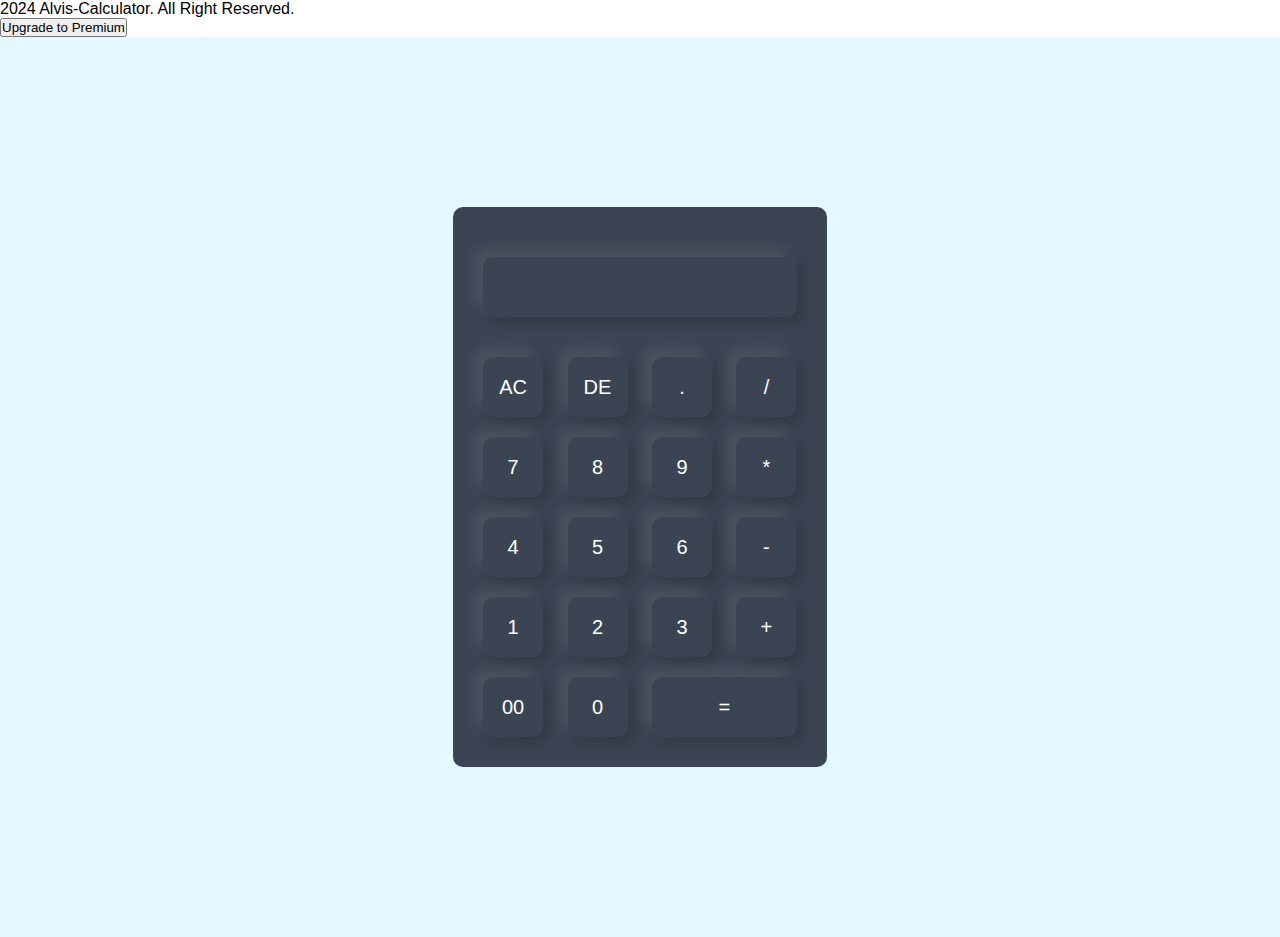
==== index.html @ 32721a65 "Update index.html" ====
<!DOCTYPE html>
<html>
<head>
    <meta name="viewport" content="width=device-width, intial-scale=1.0">
    <a>2024 Alvis-Calculator. All Right Reserved.</a>
    <div></div>
    <title>Calculator by Alvis(施東邑)</title>
    <link rel="stylesheet" href="style.css">
</head>
<body>
    <form action="YOUR_PAYMENT_PROCESSOR_URL" method="post">
        <button class="premium-button">Upgrade to Premium</button>
      </form>
<div class="container">
  <div class="calculator">
    <form>
        <div class="display">
            <input type="text" name="display">
        </div>
        <div>
            <input type="button" value="AC" onclick="display.value = '' ">
            <input type="button" value="DE" onclick="display.value = display.value.toString().slice(0,-1)">
            <input type="button" value="." onclick="display.value += '.'">
            <input type="button" value="/" onclick="display.value += '/'">
        </div>
        <div>
            <input type="button" value="7" onclick="display.value += '7'">
            <input type="button" value="8" onclick="display.value += '8'">
            <input type="button" value="9" onclick="display.value += '9'">
            <input type="button" value="*" onclick="display.value += '*'">
        </div>
        <div>
            <input type="button" value="4" onclick="display.value += '4'">
            <input type="button" value="5" onclick="display.value += '5'">
            <input type="button" value="6" onclick="display.value += '6'">
            <input type="button" value="-" onclick="display.value += '-'">
        </div>
        <div>
            <input type="button" value="1" onclick="display.value += '1'">
            <input type="button" value="2" onclick="display.value += '2'">
            <input type="button" value="3" onclick="display.value += '3'">
            <input type="button" value="+" onclick="display.value += '+'">
        </div>
        <div>
            <input type="button" value="00" onclick="display.value = '00'">
            <input type="button" value="0" onclick="display.value = '0'">
            <input type="button" value="=" onclick="display.value = eval(display.value)" class="equal" >
            
        </div>
    </form>
</div>

</body>
</html>
---- style.css ----
*{
    margin: 0;
    padding:0;
    font-family: 'Poppins', sans-serif;
    box-sizing:border-box;
}


.container{
    width: 100%;
    height: 100vh;
    background: #e3f9ff;
    display: flex;
    align-items: center;
    justify-content: center;
}
.calculator{
    background: #3a4452;
    padding: 20px;
    border-radius: 10px;
}
.calculator form input{
    border: 0;
    outline: 0;
    width: 60px;
    height: 60px;
    border-radius: 10px;
    box-shadow: -8px -8px 15px rgba(255, 255, 255, 0.1),5px 5px 15px rgba(0, 0, 0, 0.2);
    background: transparent;
    font-size: 20px;
    color: #fff;
    cursor: pointer;
    margin: 10px
}

form .display{
    display: flex;
    justify-content: flex-end;
    margin: 20px 0;
}
form .display input{
    text-align: right;
    flex: 1;
    font-size: 45px;
    box-shadow: #fff;
}
form input.equal{
    width: 145px;
}
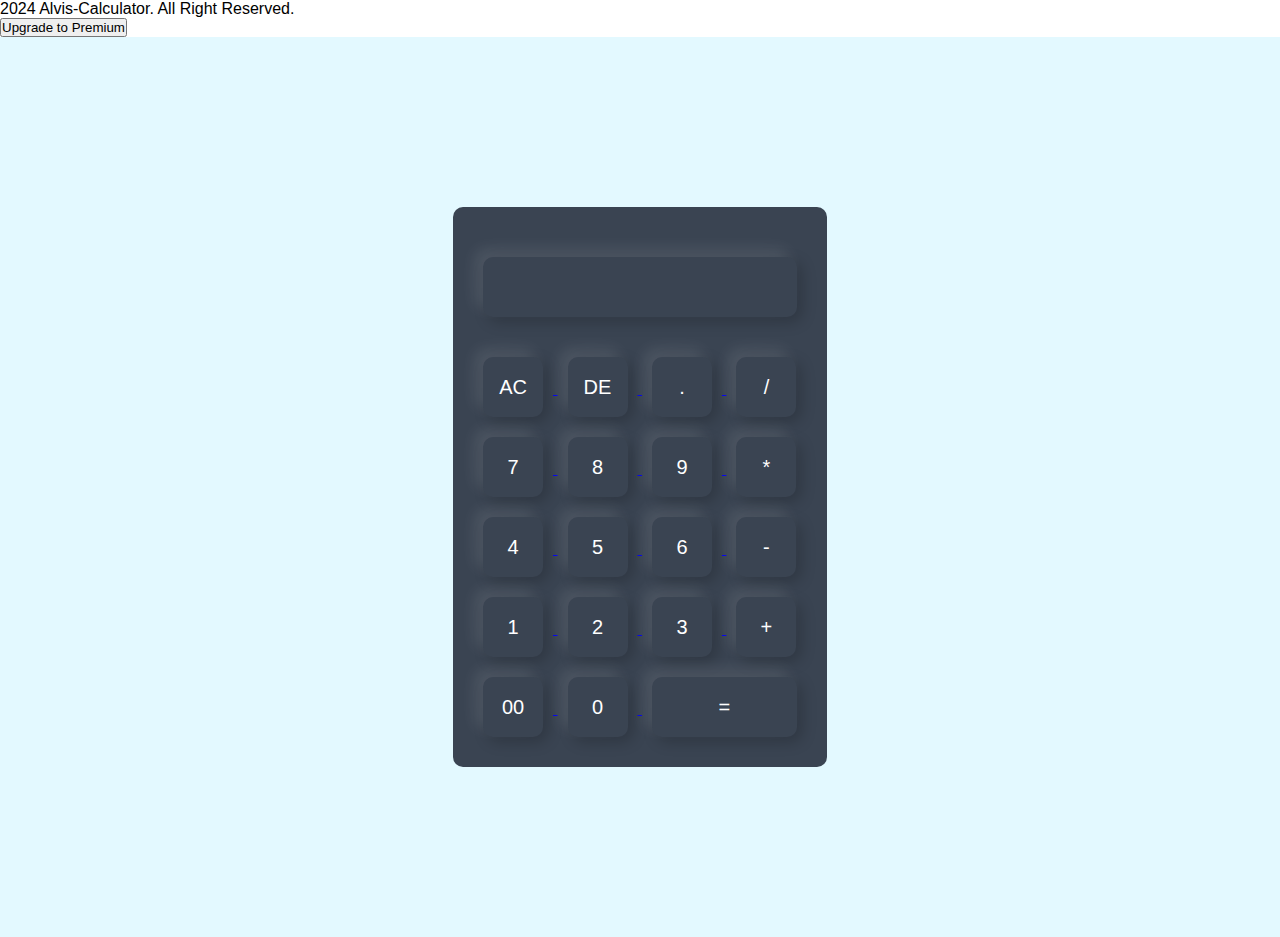
==== commit 56aaa9e9: "Update index.html" ====
--- a/index.html
+++ b/index.html
@@ -9,6 +9,7 @@
 </head>
 <body>
     <form action="YOUR_PAYMENT_PROCESSOR_URL" method="post">
+        <a href="index1.html">
         <button class="premium-button">Upgrade to Premium</button>
       </form>
 <div class="container">
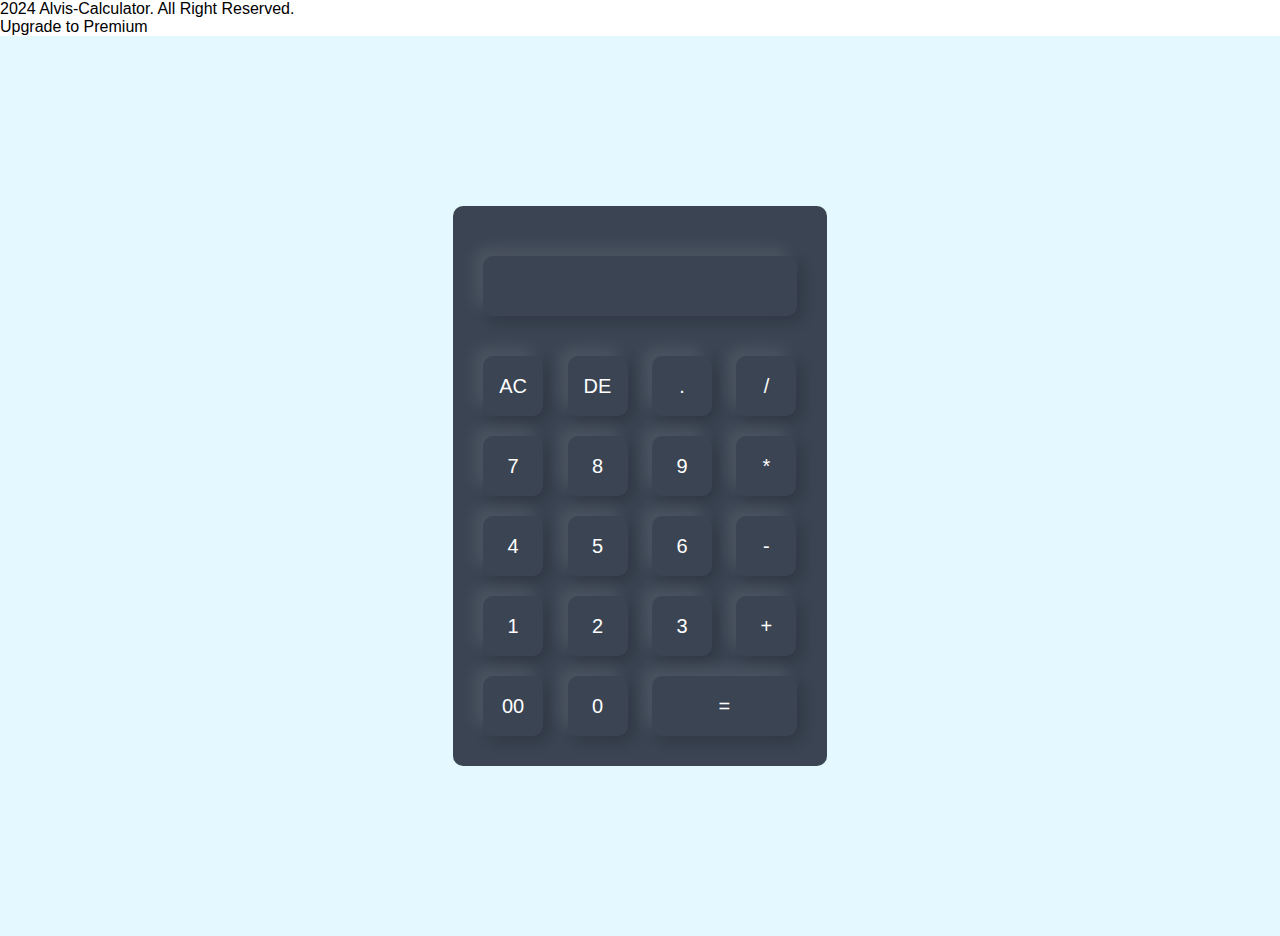
==== commit 0715f053: "Update index.html" ====
--- a/index.html
+++ b/index.html
@@ -9,8 +9,7 @@
 </head>
 <body>
     <form action="YOUR_PAYMENT_PROCESSOR_URL" method="post">
-        <a href="index1.html">
-        <button class="premium-button">Upgrade to Premium</button>
+        <ahref="index1.html" button class="premium-button">Upgrade to Premium</button>
       </form>
 <div class="container">
   <div class="calculator">
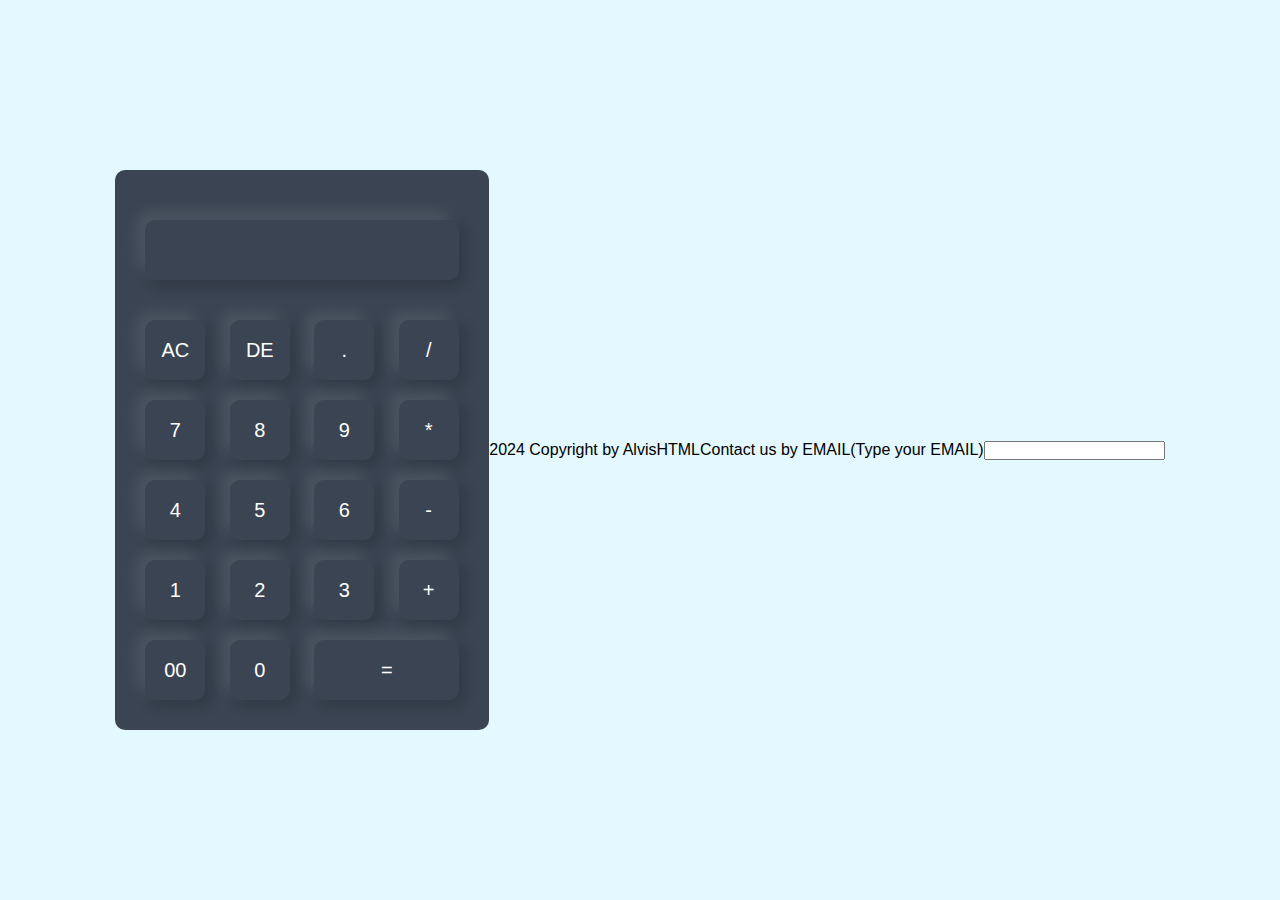
==== commit 61619a34: "Update index.html" ====
--- a/index.html
+++ b/index.html
@@ -2,15 +2,11 @@
 <html>
 <head>
     <meta name="viewport" content="width=device-width, intial-scale=1.0">
-    <a>2024 Alvis-Calculator. All Right Reserved.</a>
     <div></div>
     <title>Calculator by Alvis(施東邑)</title>
     <link rel="stylesheet" href="style.css">
 </head>
 <body>
-    <form action="YOUR_PAYMENT_PROCESSOR_URL" method="post">
-        <ahref="index1.html" button class="premium-button">Upgrade to Premium</button>
-      </form>
 <div class="container">
   <div class="calculator">
     <form>
@@ -49,6 +45,8 @@
         </div>
     </form>
 </div>
-
+<footer>2024 Copyright by AlvisHTML</footer>
+<footer>Contact us by EMAIL(Type your EMAIL)</footer>
+<input type="text">
 </body>
 </html>
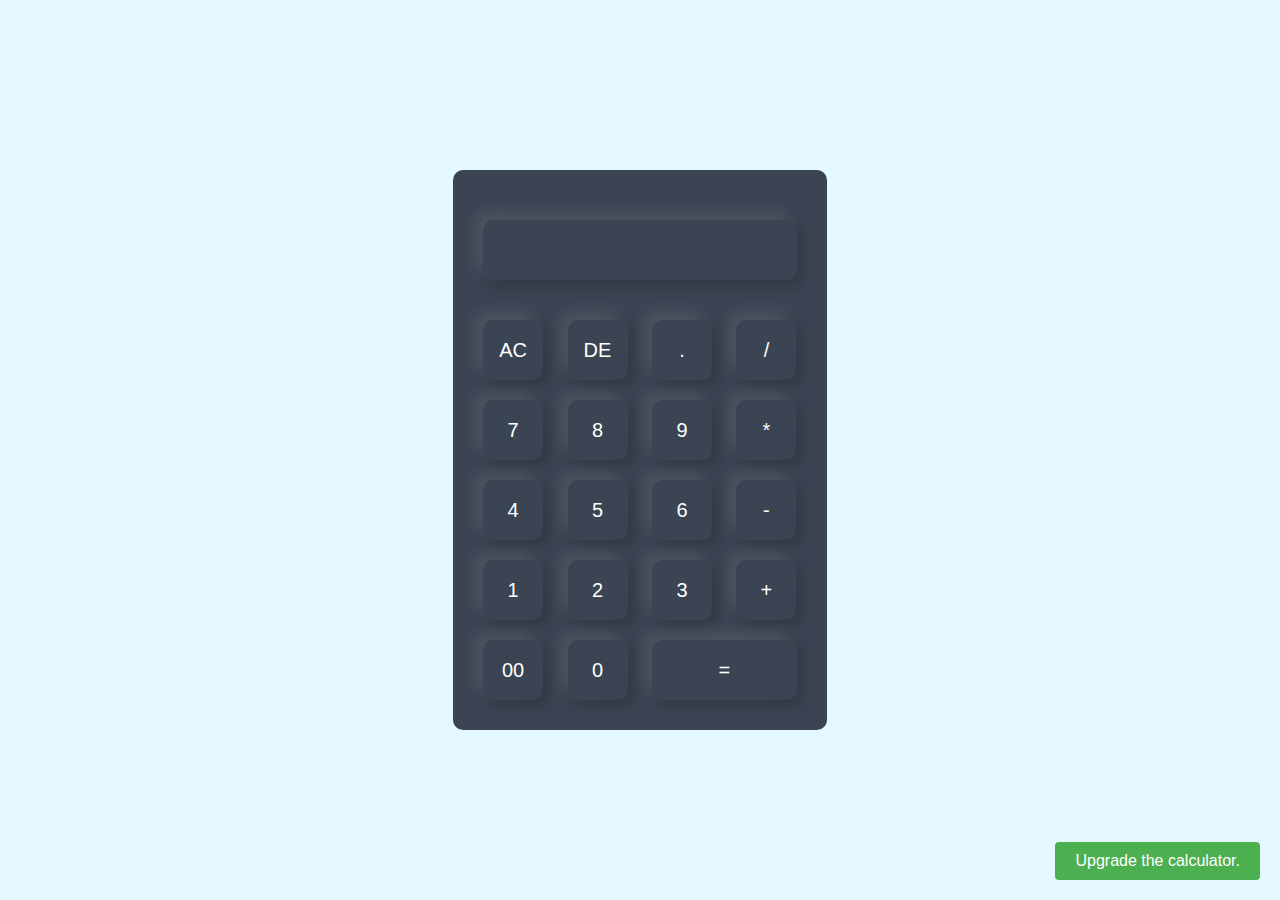
==== commit 54e96b3a: "Update index.html" ====
--- a/index.html
+++ b/index.html
@@ -1,52 +1,80 @@
 <!DOCTYPE html>
-<html>
+<html lang="en">
+    <html>
+        <head>
+            <meta name="viewport" content="width=device-width, intial-scale=1.0">
+            <div></div>
+            <title>Calculator by Alvis(施東邑)</title>
+            <link rel="stylesheet" href="style.css">
+        </head>
+        <body>
+        <div class="container">
+          <div class="calculator">
+            <form>
+                <div class="display">
+                    <input type="text" name="display">
+                </div>
+                <div>
+                    <input type="button" value="AC" onclick="display.value = '' ">
+                    <input type="button" value="DE" onclick="display.value = display.value.toString().slice(0,-1)">
+                    <input type="button" value="." onclick="display.value += '.'">
+                    <input type="button" value="/" onclick="display.value += '/'">
+                </div>
+                <div>
+                    <input type="button" value="7" onclick="display.value += '7'">
+                    <input type="button" value="8" onclick="display.value += '8'">
+                    <input type="button" value="9" onclick="display.value += '9'">
+                    <input type="button" value="*" onclick="display.value += '*'">
+                </div>
+                <div>
+                    <input type="button" value="4" onclick="display.value += '4'">
+                    <input type="button" value="5" onclick="display.value += '5'">
+                    <input type="button" value="6" onclick="display.value += '6'">
+                    <input type="button" value="-" onclick="display.value += '-'">
+                </div>
+                <div>
+                    <input type="button" value="1" onclick="display.value += '1'">
+                    <input type="button" value="2" onclick="display.value += '2'">
+                    <input type="button" value="3" onclick="display.value += '3'">
+                    <input type="button" value="+" onclick="display.value += '+'">
+                </div>
+                <div>
+                    <input type="button" value="00" onclick="display.value = '00'">
+                    <input type="button" value="0" onclick="display.value = '0'">
+                    <input type="button" value="=" onclick="display.value = eval(display.value)" class="equal" >
+                    
+                </div>
+            </form>
+        </div>
 <head>
-    <meta name="viewport" content="width=device-width, intial-scale=1.0">
-    <div></div>
-    <title>Calculator by Alvis(施東邑)</title>
-    <link rel="stylesheet" href="style.css">
+    <meta charset="UTF-8">
+    <meta name="viewport" content="width=device-width, initial-scale=1.0">
+    <title>Your Website</title>
+    <style>
+        /* Style for the button */
+        .button {
+            display: inline-block;
+            background-color: #4CAF50;
+            color: white;
+            padding: 10px 20px;
+            text-align: center;
+            text-decoration: none;
+            border: none;
+            border-radius: 4px;
+            cursor: pointer;
+        }
+
+        /* Style for its position */
+        .button-container {
+            position: absolute; /* Or use 'relative' if you want to position it relative to its container */
+            bottom: 20px;
+            right: 20px;
+        }
+    </style>
 </head>
 <body>
-<div class="container">
-  <div class="calculator">
-    <form>
-        <div class="display">
-            <input type="text" name="display">
-        </div>
-        <div>
-            <input type="button" value="AC" onclick="display.value = '' ">
-            <input type="button" value="DE" onclick="display.value = display.value.toString().slice(0,-1)">
-            <input type="button" value="." onclick="display.value += '.'">
-            <input type="button" value="/" onclick="display.value += '/'">
-        </div>
-        <div>
-            <input type="button" value="7" onclick="display.value += '7'">
-            <input type="button" value="8" onclick="display.value += '8'">
-            <input type="button" value="9" onclick="display.value += '9'">
-            <input type="button" value="*" onclick="display.value += '*'">
-        </div>
-        <div>
-            <input type="button" value="4" onclick="display.value += '4'">
-            <input type="button" value="5" onclick="display.value += '5'">
-            <input type="button" value="6" onclick="display.value += '6'">
-            <input type="button" value="-" onclick="display.value += '-'">
-        </div>
-        <div>
-            <input type="button" value="1" onclick="display.value += '1'">
-            <input type="button" value="2" onclick="display.value += '2'">
-            <input type="button" value="3" onclick="display.value += '3'">
-            <input type="button" value="+" onclick="display.value += '+'">
-        </div>
-        <div>
-            <input type="button" value="00" onclick="display.value = '00'">
-            <input type="button" value="0" onclick="display.value = '0'">
-            <input type="button" value="=" onclick="display.value = eval(display.value)" class="equal" >
-            
-        </div>
-    </form>
-</div>
-<footer>2024 Copyright by AlvisHTML</footer>
-<footer>Contact us by EMAIL(Type your EMAIL)</footer>
-<input type="text">
+    <div class="button-container">
+        <a href="index1.html"button class="button">Upgrade the calculator.</a>
+    </div>
 </body>
 </html>
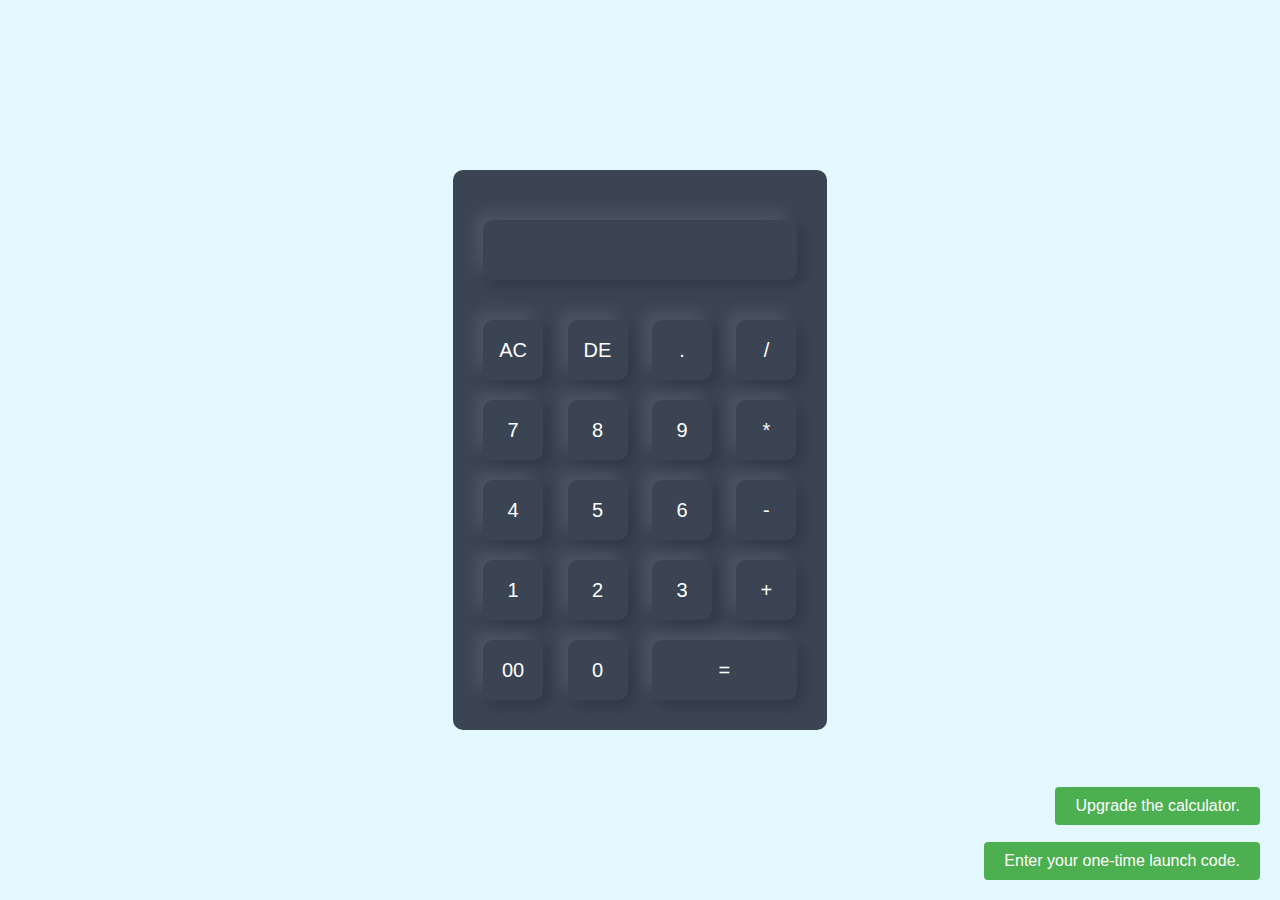
==== commit 64fae24c: "Add files via upload" ====
--- a/index.html
+++ b/index.html
@@ -70,11 +70,22 @@
             bottom: 20px;
             right: 20px;
         }
+
+        /* Style for its position */
+        .btn {
+            position: absolute; /* Or use 'relative' if you want to position it relative to its container */
+            bottom: 75px;
+            right: 20px;
+}
     </style>
 </head>
 <body>
     <div class="button-container">
-        <a href="index1.html"button class="button">Upgrade the calculator.</a>
+        <a href="launch.html" button class="button">Enter your one-time launch code.</a>
     </div>
+    <div class="btn">
+        <a href="index1.html" button class="button">Upgrade the calculator.</a>
+    </div>
+    </body>
 </body>
-</html>
+</html>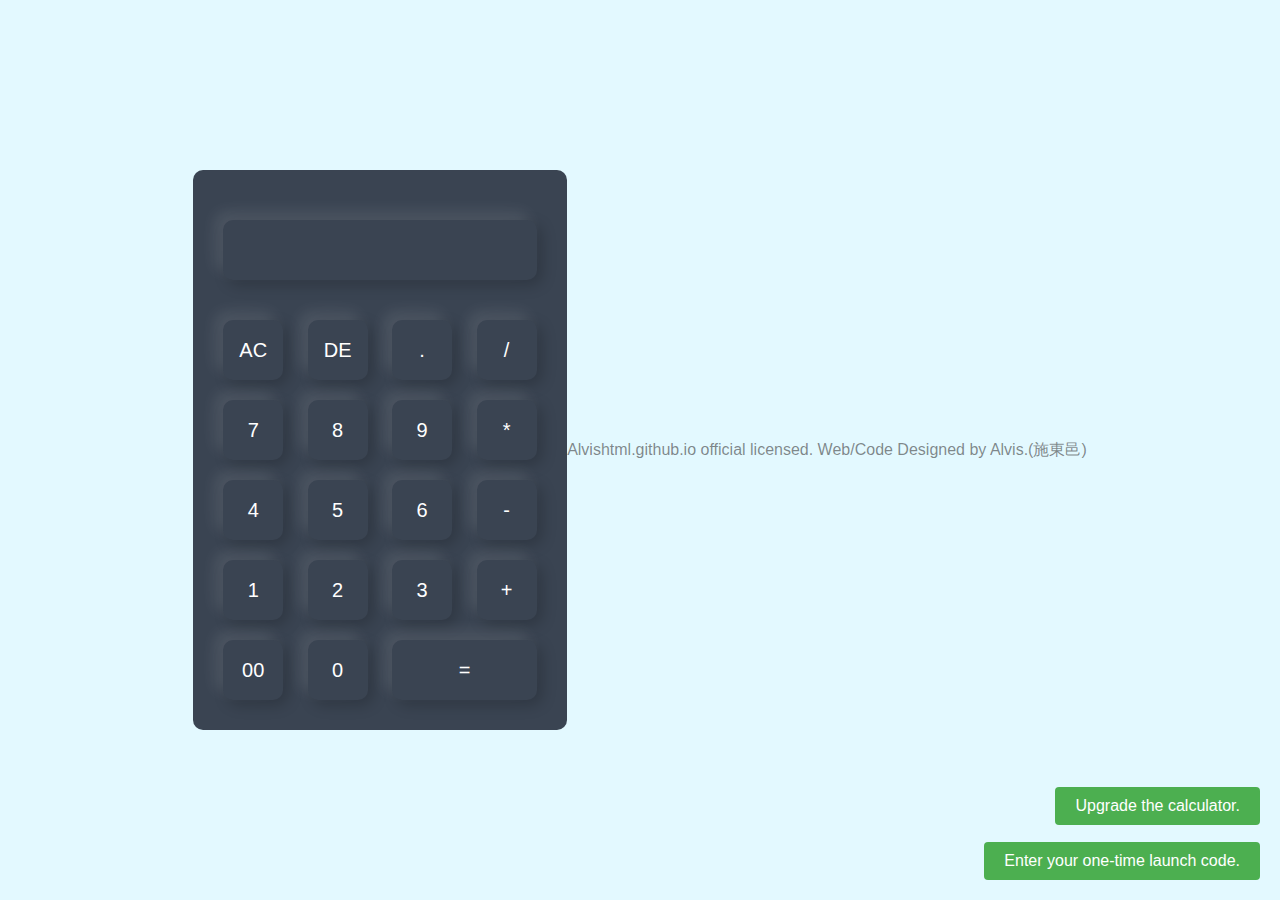
==== commit ccfa581a: "Update index.html" ====
--- a/index.html
+++ b/index.html
@@ -88,4 +88,7 @@
     </div>
     </body>
 </body>
-</html>+</html>
+<div class="col text-center small" style="color: #31303091;">
+    Alvishtml.github.io official licensed. Web/Code Designed by Alvis.(施東邑)
+  </div>
